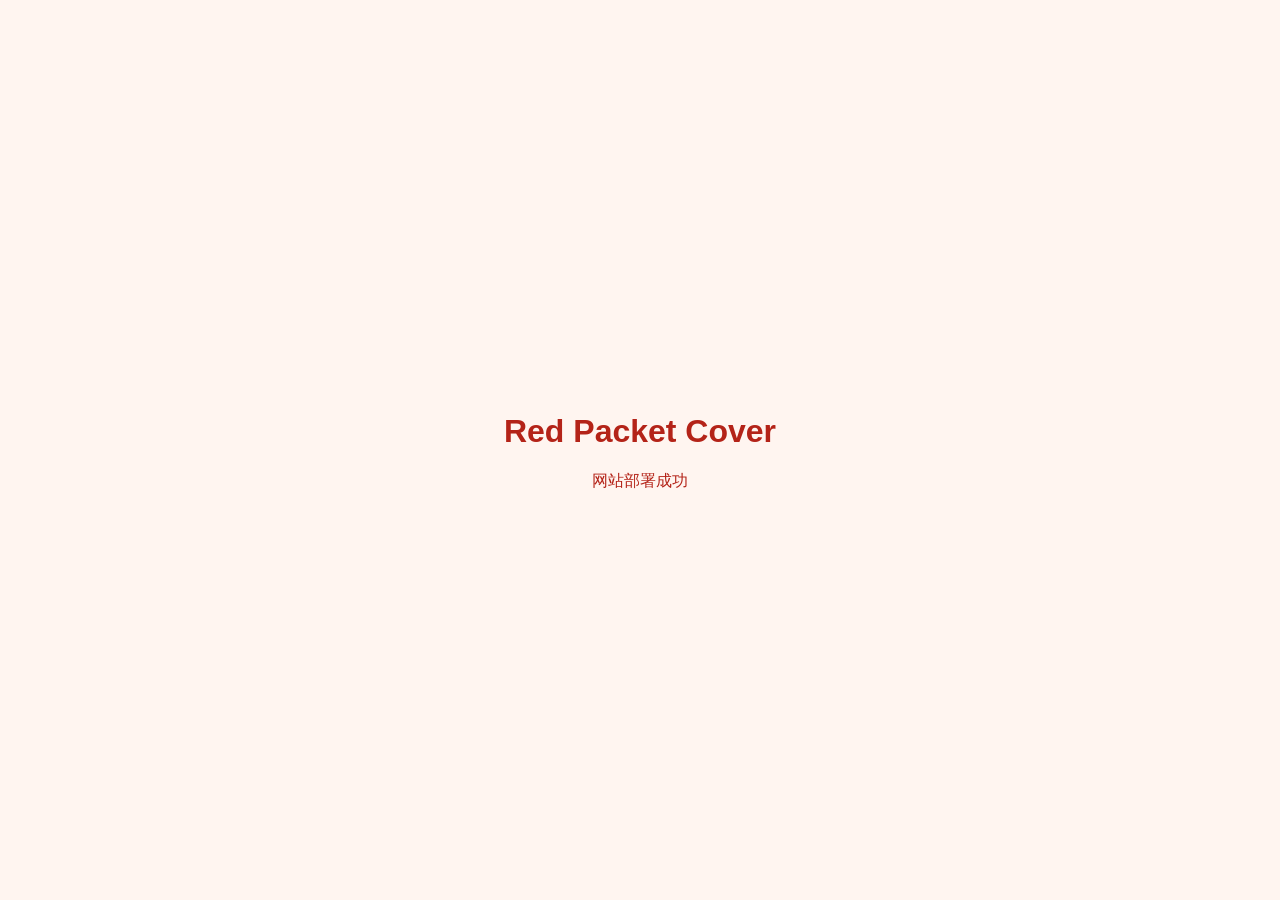
==== index.html @ 0b404928 "Add initial HTML structure for Red Packet Cover" ====
<!doctype html>
<html lang="zh-CN">
<head>
  <meta charset="UTF-8">
  <meta name="viewport" content="width=device-width, initial-scale=1">
  <title>Red Packet Cover</title>
  <style>
    body {
      margin: 0;
      min-height: 100vh;
      display: grid;
      place-items: center;
      font-family: Arial, sans-serif;
      background: #fff5f0;
      color: #b42318;
    }
    main {
      text-align: center;
      padding: 40px;
    }
  </style>
</head>
<body>
  <main>
    <h1>Red Packet Cover</h1>
    <p>网站部署成功</p>
  </main>
</body>
</html>
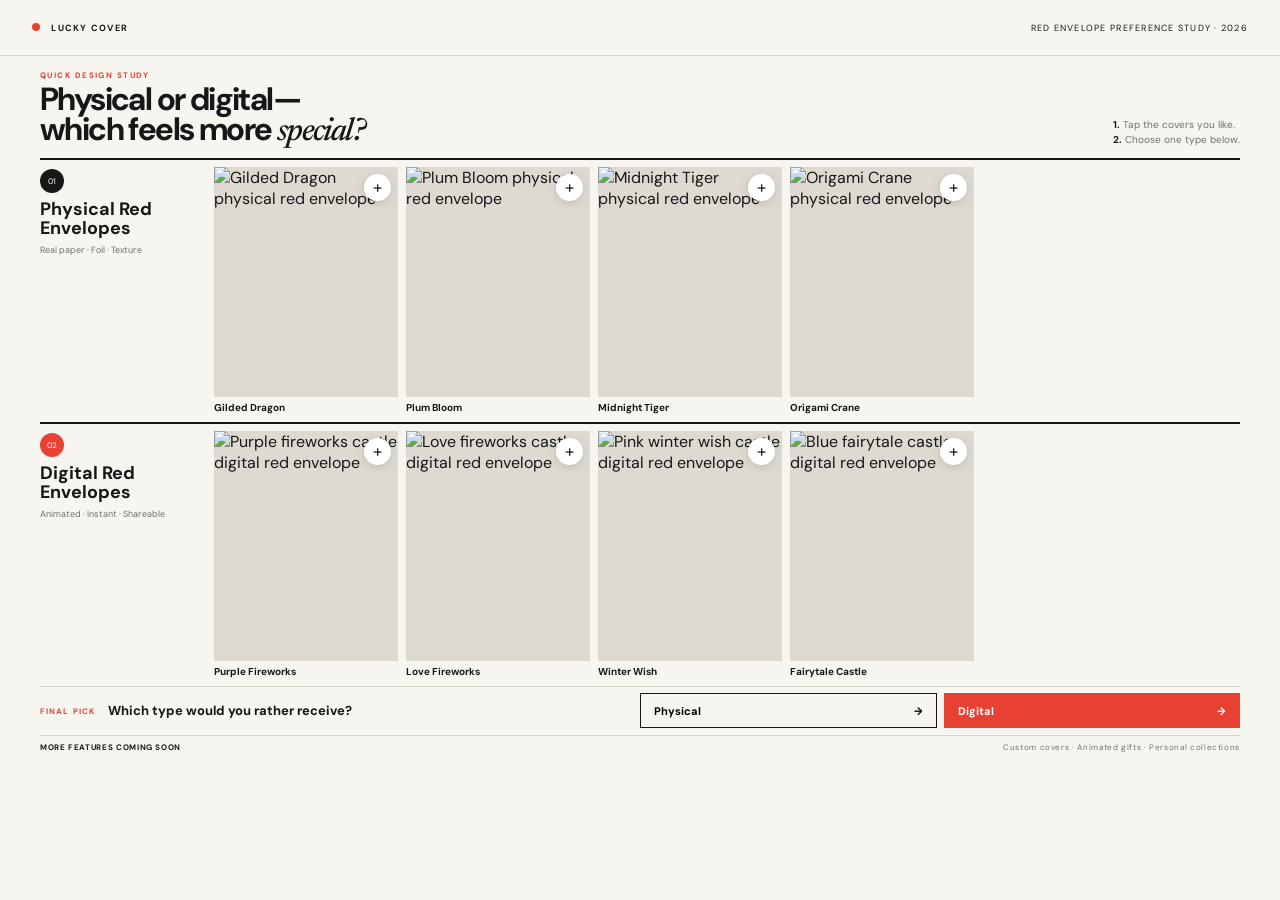
==== commit b24cddf2: "Add files via upload" ====
--- a/index.html
+++ b/index.html
@@ -1,29 +1,18 @@
-<!doctype html>
-<html lang="zh-CN">
-<head>
-  <meta charset="UTF-8">
-  <meta name="viewport" content="width=device-width, initial-scale=1">
-  <title>Red Packet Cover</title>
-  <style>
-    body {
-      margin: 0;
-      min-height: 100vh;
-      display: grid;
-      place-items: center;
-      font-family: Arial, sans-serif;
-      background: #fff5f0;
-      color: #b42318;
-    }
-    main {
-      text-align: center;
-      padding: 40px;
-    }
-  </style>
-</head>
-<body>
-  <main>
-    <h1>Red Packet Cover</h1>
-    <p>网站部署成功</p>
-  </main>
-</body>
-</html>
+<!doctype html><html lang="en"><head><meta charset="UTF-8"><meta name="viewport" content="width=device-width,initial-scale=1"><meta name="description" content="Physical or digital red envelopes? Pick your favorites."><title>Lucky Cover — Pick Your Favorite</title><link rel="preconnect" href="https://fonts.googleapis.com"><link rel="preconnect" href="https://fonts.gstatic.com" crossorigin><link href="https://fonts.googleapis.com/css2?family=DM+Sans:wght@400;500;600;700&family=Newsreader:ital,wght@1,500&display=swap" rel="stylesheet"><link rel="stylesheet" href="styles.css"></head><body>
+<header><a href="."><i></i> LUCKY COVER</a><span>RED ENVELOPE PREFERENCE STUDY · 2026</span></header>
+<main><section class="top"><div><p>QUICK DESIGN STUDY</p><h1>Physical or digital—<br>which feels more <em>special?</em></h1></div><aside><b>1.</b> Tap the covers you like.<br><b>2.</b> Choose one type below.</aside></section>
+<section class="groups">
+<div class="group"><div class="group-head"><div><span>01</span><h2>Physical Red Envelopes</h2></div><p>Real paper · Foil · Texture</p></div><div class="cover-grid">
+<button class="cover" data-id="physical-dragon" data-type="physical"><figure><img src="assets/physical-dragon.png" alt="Gilded Dragon physical red envelope"><i>+</i></figure><strong>Gilded Dragon</strong></button>
+<button class="cover" data-id="physical-plum" data-type="physical"><figure><img src="assets/physical-plum.png" alt="Plum Bloom physical red envelope"><i>+</i></figure><strong>Plum Bloom</strong></button>
+<button class="cover" data-id="physical-tiger" data-type="physical"><figure><img src="assets/physical-tiger.png" alt="Midnight Tiger physical red envelope"><i>+</i></figure><strong>Midnight Tiger</strong></button>
+<button class="cover" data-id="physical-crane" data-type="physical"><figure><img src="assets/physical-crane.png" alt="Origami Crane physical red envelope"><i>+</i></figure><strong>Origami Crane</strong></button>
+</div></div>
+<div class="group"><div class="group-head"><div><span>02</span><h2>Digital Red Envelopes</h2></div><p>Animated · Instant · Shareable</p></div><div class="cover-grid">
+<button class="cover" data-id="virtual-purple-fireworks" data-type="digital"><figure><img src="assets/virtual-fireworks-1.png" alt="Purple fireworks castle digital red envelope"><i>+</i></figure><strong>Purple Fireworks</strong></button>
+<button class="cover" data-id="virtual-love-fireworks" data-type="digital"><figure><img src="assets/virtual-fireworks-2.png" alt="Love fireworks castle digital red envelope"><i>+</i></figure><strong>Love Fireworks</strong></button>
+<button class="cover" data-id="virtual-winter-wish" data-type="digital"><figure><img src="assets/virtual-fireworks-3.png" alt="Pink winter wish castle digital red envelope"><i>+</i></figure><strong>Winter Wish</strong></button>
+<button class="cover" data-id="virtual-fairytale-castle" data-type="digital"><figure><img src="assets/virtual-fireworks-4.png" alt="Blue fairytale castle digital red envelope"><i>+</i></figure><strong>Fairytale Castle</strong></button>
+</div></div></section>
+<section class="final"><div><span>FINAL PICK</span><strong>Which type would you rather receive?</strong></div><div class="final-buttons"><button class="final-choice" data-choice="physical">Physical <b>→</b></button><button class="final-choice digital" data-choice="digital">Digital <b>→</b></button></div><div class="thanks" hidden><i>✓</i><strong>Thank you — your choice has been counted.</strong></div></section><div class="coming-soon"><span>MORE FEATURES COMING SOON</span><p>Custom covers · Animated gifts · Personal collections</p></div>
+</main><script src="config.js"></script><script src="script.js"></script></body></html>
--- a/styles.css
+++ b/styles.css
@@ -0,0 +1 @@
+:root{--bg:#f7f5ef;--ink:#171717;--red:#e64132;--gray:#746f68;--line:#d9d5cd}*{box-sizing:border-box}body{margin:0;background:var(--bg);color:var(--ink);font-family:'DM Sans',sans-serif}header{height:56px;padding:0 32px;display:flex;align-items:center;justify-content:space-between;border-bottom:1px solid var(--line);font-size:9px;letter-spacing:.14em}header a{color:inherit;text-decoration:none;font-weight:700}header i{display:inline-block;width:8px;height:8px;background:var(--red);border-radius:50%;margin-right:8px}main{width:min(1200px,calc(100% - 64px));margin:auto;padding:14px 0 10px}.top{display:flex;justify-content:space-between;align-items:end;margin-bottom:10px}.top p{margin:0 0 4px;color:var(--red);font-size:8px;font-weight:700;letter-spacing:.18em}.top h1{margin:0;font-size:clamp(28px,2.5vw,38px);line-height:.95;letter-spacing:-.05em}.top h1 em{font-family:Newsreader,serif;font-weight:500}.top aside{font-size:10px;line-height:1.55;color:var(--gray)}.top aside b{color:var(--ink)}.groups{display:grid;gap:8px}.group{display:grid;grid-template-columns:160px minmax(0,760px);gap:14px;border-top:2px solid var(--ink);padding-top:7px}.group-head{padding-top:2px}.group-head span{display:grid;place-items:center;width:24px;height:24px;border-radius:50%;background:var(--ink);color:#fff;font-size:8px;margin-bottom:7px}.group:nth-child(2) .group-head span{background:var(--red)}.group-head h2{font-size:18px;line-height:1.05;margin:0;max-width:145px}.group-head p{font-size:9px;line-height:1.4;color:var(--gray);margin:6px 0 0;max-width:140px}.cover-grid{display:grid;grid-template-columns:repeat(4,minmax(0,1fr));gap:8px}.cover{min-width:0;border:0;padding:0;background:none;text-align:left;font:inherit;color:inherit;cursor:pointer}.cover figure{position:relative;margin:0;width:100%;aspect-ratio:4/5;overflow:hidden;background:#dedad2}.cover img{display:block;width:100%;height:100%;object-fit:cover;transition:.25s}.cover:hover img{transform:scale(1.02)}.cover figure i{position:absolute;right:7px;top:7px;width:27px;height:27px;border-radius:50%;display:grid;place-items:center;background:#fff;font-size:17px;font-style:normal;box-shadow:0 2px 10px #0002}.cover.selected figure{outline:3px solid var(--red);outline-offset:-3px}.cover.selected figure i{background:var(--red);color:#fff;transform:rotate(45deg)}.cover strong{display:block;font-size:10px;margin-top:4px}.final{min-height:50px;margin-top:8px;border-top:1px solid var(--line);border-bottom:1px solid var(--line);display:grid;grid-template-columns:1fr 1fr;align-items:center}.final>div:first-child{display:flex;align-items:center;gap:13px}.final>div:first-child span{color:var(--red);font-size:8px;font-weight:700;letter-spacing:.14em}.final>div:first-child strong{font-size:13px}.final-buttons{display:grid;grid-template-columns:1fr 1fr;gap:7px}.final-choice{height:35px;border:1px solid var(--ink);background:transparent;font:inherit;font-size:11px;font-weight:700;text-align:left;padding:0 13px;cursor:pointer}.final-choice b{float:right}.final-choice:hover{background:var(--ink);color:#fff}.final-choice.digital{background:var(--red);border-color:var(--red);color:#fff}.thanks{grid-column:2;background:var(--ink);color:#fff;padding:10px 16px}.thanks i{font-style:normal;color:#ff756b;margin-right:8px}.thanks strong{font-size:11px}.coming-soon{display:flex;justify-content:space-between;align-items:center;padding-top:6px;color:var(--gray);font-size:8px;letter-spacing:.08em}.coming-soon span{color:var(--ink);font-weight:700}.coming-soon p{margin:0}@media(min-width:1000px){.group{grid-template-columns:160px minmax(0,760px)}}@media(max-width:900px){main{width:calc(100% - 30px)}.group{grid-template-columns:130px 1fr}.final{grid-template-columns:1fr;gap:8px;padding:10px 0}.thanks{grid-column:1}}@media(max-width:600px){header{padding:0 15px}header span{display:none}main{width:calc(100% - 30px);padding-top:18px}.top{display:block}.top h1{font-size:37px}.top aside{margin-top:12px}.group{display:block;margin-top:20px}.group-head{display:flex;justify-content:space-between;align-items:center;margin-bottom:9px}.group-head>div{display:flex;align-items:center;gap:8px}.group-head span{margin:0}.group-head h2{font-size:17px;max-width:none}.group-head p{margin:0;text-align:right}.cover-grid{grid-template-columns:repeat(2,1fr);gap:18px 8px}.final>div:first-child{display:block}.final>div:first-child strong{display:block;margin-top:5px}.coming-soon{display:block;line-height:1.7}.coming-soon p{margin-top:2px}}
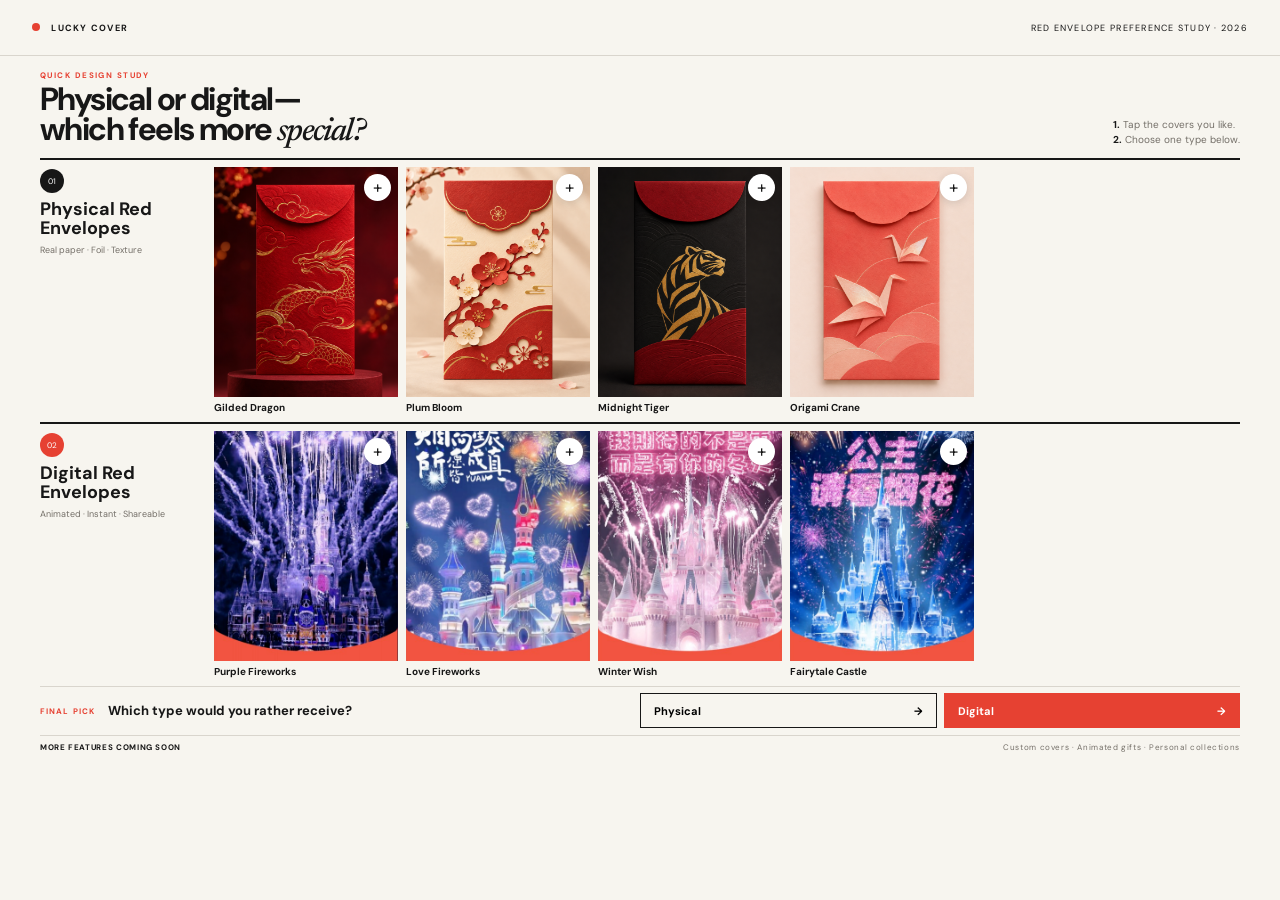
==== commit f246cf71: "Add Google Ads script to index.html" ====
--- a/index.html
+++ b/index.html
@@ -1,4 +1,4 @@
-<!doctype html><html lang="en"><head><meta charset="UTF-8"><meta name="viewport" content="width=device-width,initial-scale=1"><meta name="description" content="Physical or digital red envelopes? Pick your favorites."><title>Lucky Cover — Pick Your Favorite</title><link rel="preconnect" href="https://fonts.googleapis.com"><link rel="preconnect" href="https://fonts.gstatic.com" crossorigin><link href="https://fonts.googleapis.com/css2?family=DM+Sans:wght@400;500;600;700&family=Newsreader:ital,wght@1,500&display=swap" rel="stylesheet"><link rel="stylesheet" href="styles.css"></head><body>
+<!doctype html><html lang="en"><head><meta charset="UTF-8"><meta name="viewport" content="width=device-width,initial-scale=1"><meta name="description" content="Physical or digital red envelopes? Pick your favorites."><title>Lucky Cover — Pick Your Favorite</title><link rel="preconnect" href="https://fonts.googleapis.com"><link rel="preconnect" href="https://fonts.gstatic.com" crossorigin><link href="https://fonts.googleapis.com/css2?family=DM+Sans:wght@400;500;600;700&family=Newsreader:ital,wght@1,500&display=swap" rel="stylesheet"><link rel="stylesheet" href="styles.css"><script async src="https://pagead2.googlesyndication.com/pagead/js/adsbygoogle.js?client=ca-pub-1863518116311342" crossorigin="anonymous"></script></head><body>
 <header><a href="."><i></i> LUCKY COVER</a><span>RED ENVELOPE PREFERENCE STUDY · 2026</span></header>
 <main><section class="top"><div><p>QUICK DESIGN STUDY</p><h1>Physical or digital—<br>which feels more <em>special?</em></h1></div><aside><b>1.</b> Tap the covers you like.<br><b>2.</b> Choose one type below.</aside></section>
 <section class="groups">
